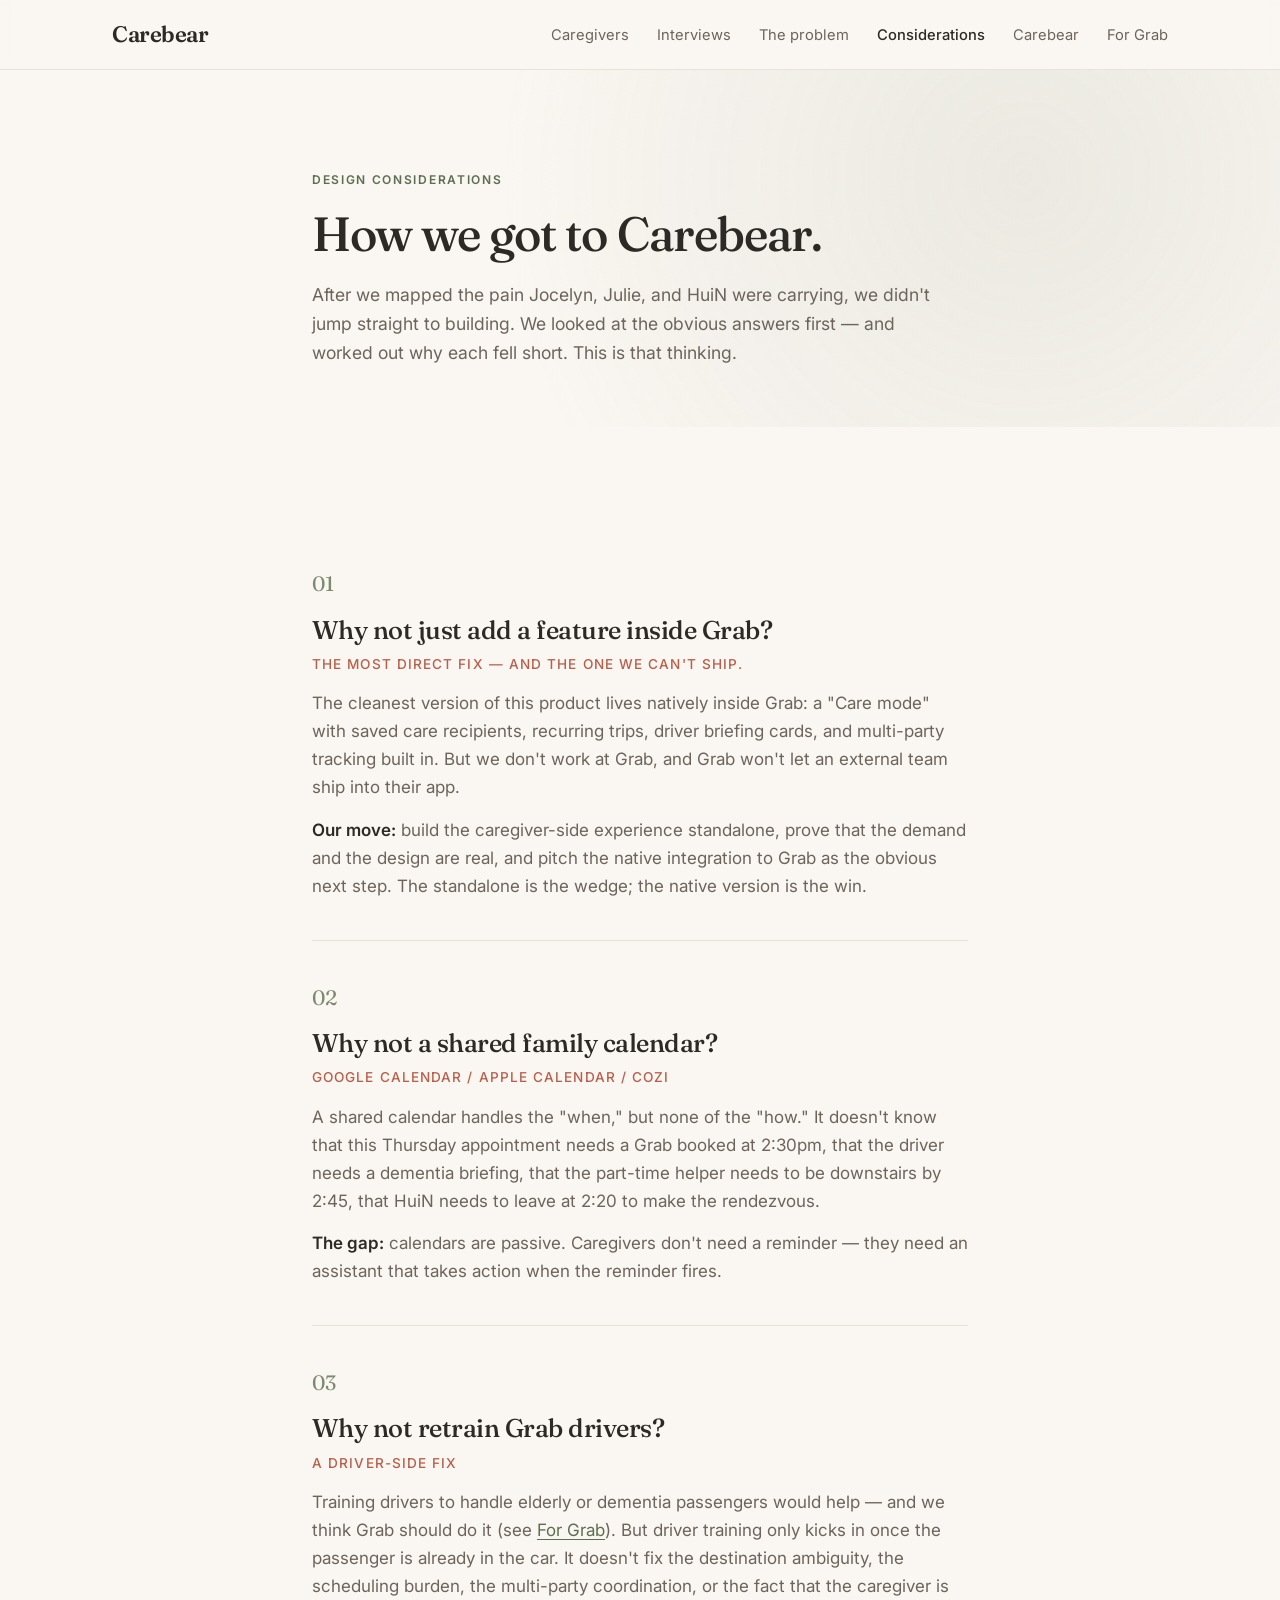
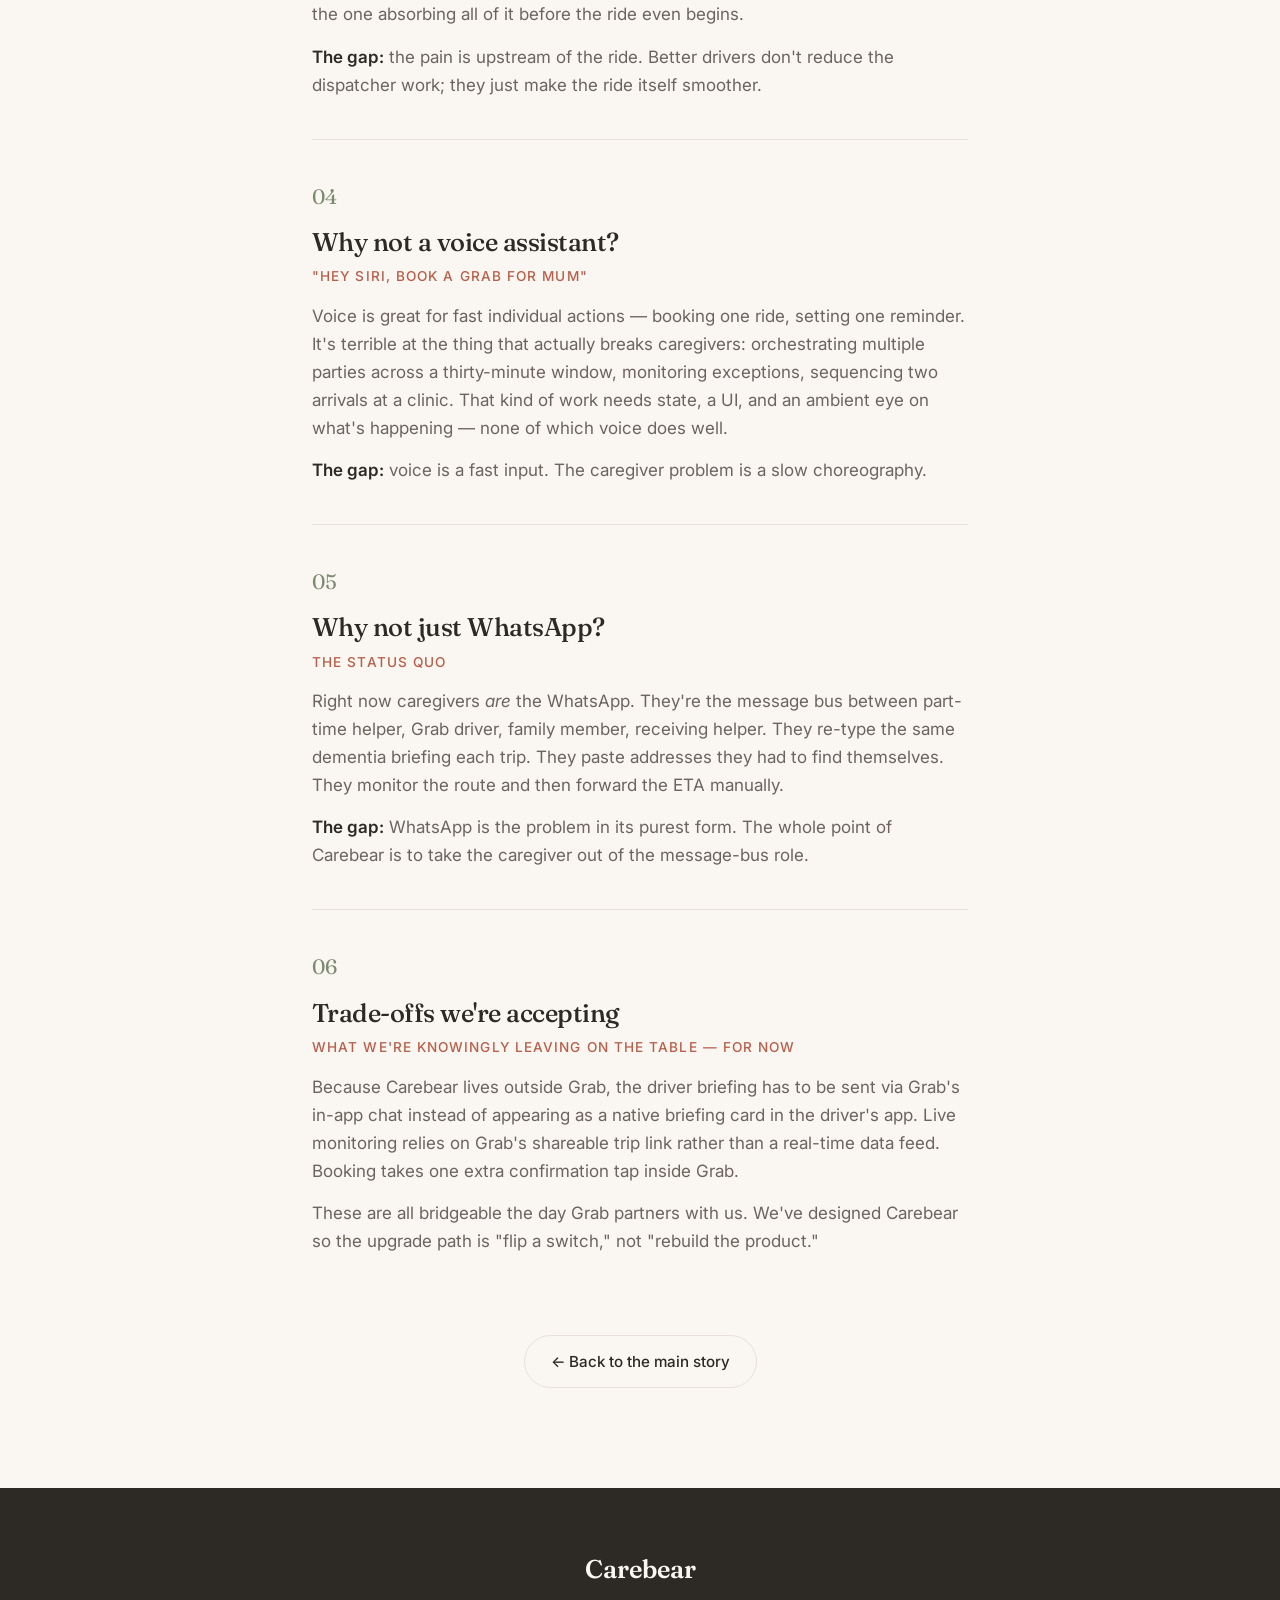
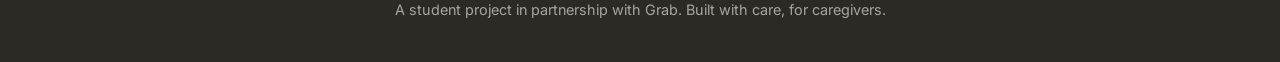
==== considerations.html @ f91830d4 "Initial commit" ====
<!DOCTYPE html>
<html lang="en">
<head>
  <meta charset="UTF-8" />
  <meta name="viewport" content="width=device-width, initial-scale=1.0" />
  <title>Carebear — Considerations</title>
  <link rel="preconnect" href="https://fonts.googleapis.com">
  <link rel="preconnect" href="https://fonts.gstatic.com" crossorigin>
  <link href="https://fonts.googleapis.com/css2?family=Fraunces:opsz,wght@9..144,400;9..144,500;9..144,600&family=Inter:wght@400;500;600&display=swap" rel="stylesheet">
  <link rel="stylesheet" href="styles.css" />
</head>
<body>
  <nav class="nav">
    <div class="nav-inner">
      <a href="index.html" class="brand">Carebear</a>
      <ul class="nav-links">
        <li><a href="index.html#caregivers">Caregivers</a></li>
        <li><a href="interviews.html">Interviews</a></li>
        <li><a href="index.html#problem">The problem</a></li>
        <li><a href="considerations.html" class="active">Considerations</a></li>
        <li><a href="index.html#carebear">Carebear</a></li>
        <li><a href="index.html#grab">For Grab</a></li>
      </ul>
    </div>
  </nav>

  <header class="page-hero">
    <div class="container narrow">
      <p class="eyebrow">Design considerations</p>
      <h1 class="page-title">How we got to Carebear.</h1>
      <p class="page-sub">After we mapped the pain Jocelyn, Julie, and HuiN were carrying, we didn't jump straight to building. We looked at the obvious answers first — and worked out why each fell short. This is that thinking.</p>
    </div>
  </header>

  <section class="section">
    <div class="container narrow">

      <article class="consideration">
        <p class="consideration-num">01</p>
        <h2>Why not just add a feature inside Grab?</h2>
        <p class="consideration-tag">The most direct fix — and the one we can't ship.</p>
        <p>The cleanest version of this product lives natively inside Grab: a "Care mode" with saved care recipients, recurring trips, driver briefing cards, and multi-party tracking built in. But we don't work at Grab, and Grab won't let an external team ship into their app.</p>
        <p><strong>Our move:</strong> build the caregiver-side experience standalone, prove that the demand and the design are real, and pitch the native integration to Grab as the obvious next step. The standalone is the wedge; the native version is the win.</p>
      </article>

      <article class="consideration">
        <p class="consideration-num">02</p>
        <h2>Why not a shared family calendar?</h2>
        <p class="consideration-tag">Google Calendar / Apple Calendar / Cozi</p>
        <p>A shared calendar handles the "when," but none of the "how." It doesn't know that this Thursday appointment needs a Grab booked at 2:30pm, that the driver needs a dementia briefing, that the part-time helper needs to be downstairs by 2:45, that HuiN needs to leave at 2:20 to make the rendezvous.</p>
        <p><strong>The gap:</strong> calendars are passive. Caregivers don't need a reminder — they need an assistant that takes action when the reminder fires.</p>
      </article>

      <article class="consideration">
        <p class="consideration-num">03</p>
        <h2>Why not retrain Grab drivers?</h2>
        <p class="consideration-tag">A driver-side fix</p>
        <p>Training drivers to handle elderly or dementia passengers would help — and we think Grab should do it (see <a href="index.html#grab">For Grab</a>). But driver training only kicks in once the passenger is already in the car. It doesn't fix the destination ambiguity, the scheduling burden, the multi-party coordination, or the fact that the caregiver is the one absorbing all of it before the ride even begins.</p>
        <p><strong>The gap:</strong> the pain is upstream of the ride. Better drivers don't reduce the dispatcher work; they just make the ride itself smoother.</p>
      </article>

      <article class="consideration">
        <p class="consideration-num">04</p>
        <h2>Why not a voice assistant?</h2>
        <p class="consideration-tag">"Hey Siri, book a Grab for Mum"</p>
        <p>Voice is great for fast individual actions — booking one ride, setting one reminder. It's terrible at the thing that actually breaks caregivers: orchestrating multiple parties across a thirty-minute window, monitoring exceptions, sequencing two arrivals at a clinic. That kind of work needs state, a UI, and an ambient eye on what's happening — none of which voice does well.</p>
        <p><strong>The gap:</strong> voice is a fast input. The caregiver problem is a slow choreography.</p>
      </article>

      <article class="consideration">
        <p class="consideration-num">05</p>
        <h2>Why not just WhatsApp?</h2>
        <p class="consideration-tag">The status quo</p>
        <p>Right now caregivers <em>are</em> the WhatsApp. They're the message bus between part-time helper, Grab driver, family member, receiving helper. They re-type the same dementia briefing each trip. They paste addresses they had to find themselves. They monitor the route and then forward the ETA manually.</p>
        <p><strong>The gap:</strong> WhatsApp is the problem in its purest form. The whole point of Carebear is to take the caregiver out of the message-bus role.</p>
      </article>

      <article class="consideration">
        <p class="consideration-num">06</p>
        <h2>Trade-offs we're accepting</h2>
        <p class="consideration-tag">What we're knowingly leaving on the table — for now</p>
        <p>Because Carebear lives outside Grab, the driver briefing has to be sent via Grab's in-app chat instead of appearing as a native briefing card in the driver's app. Live monitoring relies on Grab's shareable trip link rather than a real-time data feed. Booking takes one extra confirmation tap inside Grab.</p>
        <p>These are all bridgeable the day Grab partners with us. We've designed Carebear so the upgrade path is "flip a switch," not "rebuild the product."</p>
      </article>

      <div class="back-link-wrap">
        <a href="index.html" class="btn btn-ghost">← Back to the main story</a>
      </div>

    </div>
  </section>

  <footer class="footer">
    <div class="container">
      <p class="brand-foot">Carebear</p>
      <p class="footer-meta">A student project in partnership with Grab. Built with care, for caregivers.</p>
    </div>
  </footer>
</body>
</html>
---- styles.css ----
/* ---------- Tokens ---------- */
:root {
  --bg: #FAF6F1;
  --bg-cream: #F3ECE0;
  --bg-sage: #E6EBE0;
  --bg-coral: #F7E4DC;
  --surface: #FFFFFF;
  --ink: #2D2A26;
  --ink-soft: #6B655D;
  --line: #E8E2D9;
  --accent-sage: #7B8B6F;
  --accent-sage-deep: #5D6E52;
  --accent-coral: #D97B66;
  --accent-coral-deep: #B85F4B;
  --radius-lg: 24px;
  --radius-md: 16px;
  --radius-sm: 10px;
  --shadow-soft: 0 4px 24px rgba(45, 42, 38, 0.06);
  --shadow-card: 0 8px 32px rgba(45, 42, 38, 0.08);
  --max-w: 1120px;
  --max-w-narrow: 720px;
}

/* ---------- Base ---------- */
* { box-sizing: border-box; margin: 0; padding: 0; }

html { scroll-behavior: smooth; }

body {
  font-family: 'Inter', -apple-system, BlinkMacSystemFont, sans-serif;
  background: var(--bg);
  color: var(--ink);
  font-size: 17px;
  line-height: 1.65;
  -webkit-font-smoothing: antialiased;
}

h1, h2, h3 {
  font-family: 'Fraunces', Georgia, serif;
  font-weight: 500;
  letter-spacing: -0.02em;
  line-height: 1.15;
  color: var(--ink);
}

h1 { font-size: clamp(2.2rem, 5vw, 3.6rem); }
h2 { font-size: clamp(1.8rem, 3.6vw, 2.6rem); margin-bottom: 1rem; }
h3 { font-size: 1.25rem; font-weight: 600; margin-bottom: 0.5rem; }

p { color: var(--ink-soft); }
p strong { color: var(--ink); font-weight: 600; }

a { color: inherit; text-decoration: none; }

.container {
  max-width: var(--max-w);
  margin: 0 auto;
  padding: 0 32px;
}
.container.narrow { max-width: var(--max-w-narrow); }
.centered { text-align: center; }

/* ---------- Eyebrow ---------- */
.eyebrow {
  text-transform: uppercase;
  letter-spacing: 0.14em;
  font-size: 0.75rem;
  font-weight: 600;
  color: var(--accent-sage-deep);
  margin-bottom: 1rem;
}
.eyebrow.centered { text-align: center; }

/* ---------- Nav ---------- */
.nav {
  position: sticky;
  top: 0;
  z-index: 50;
  background: rgba(250, 246, 241, 0.85);
  backdrop-filter: blur(10px);
  border-bottom: 1px solid var(--line);
}
.nav-inner {
  max-width: var(--max-w);
  margin: 0 auto;
  padding: 16px 32px;
  display: flex;
  align-items: center;
  justify-content: space-between;
}
.brand {
  font-family: 'Fraunces', serif;
  font-size: 1.4rem;
  font-weight: 600;
  color: var(--ink);
  letter-spacing: -0.02em;
}
.nav-links {
  display: flex;
  gap: 28px;
  list-style: none;
}
.nav-links a {
  font-size: 0.92rem;
  color: var(--ink-soft);
  transition: color 0.2s;
}
.nav-links a:hover { color: var(--ink); }

/* ---------- Hero ---------- */
.hero {
  padding: 120px 0 100px;
  background:
    radial-gradient(circle at 20% 20%, rgba(217, 123, 102, 0.10), transparent 50%),
    radial-gradient(circle at 85% 70%, rgba(123, 139, 111, 0.12), transparent 50%),
    var(--bg);
}
.hero .container { max-width: 880px; }
.hero-title {
  margin-bottom: 1.5rem;
  max-width: 18ch;
}
.hero-sub {
  font-size: 1.18rem;
  line-height: 1.6;
  max-width: 56ch;
  margin-bottom: 2.5rem;
}
.hero-cta {
  display: flex;
  gap: 14px;
  flex-wrap: wrap;
}

/* ---------- Buttons ---------- */
.btn {
  display: inline-flex;
  align-items: center;
  padding: 13px 26px;
  border-radius: 999px;
  font-weight: 500;
  font-size: 0.95rem;
  transition: all 0.2s;
  border: 1px solid transparent;
  cursor: pointer;
}
.btn-primary {
  background: var(--ink);
  color: var(--bg);
}
.btn-primary:hover {
  background: var(--accent-sage-deep);
  transform: translateY(-1px);
}
.btn-ghost {
  background: transparent;
  color: var(--ink);
  border-color: var(--line);
}
.btn-ghost:hover {
  background: var(--surface);
  border-color: var(--ink-soft);
}

/* ---------- Sections ---------- */
.section {
  padding: 100px 0;
}
.section-cream { background: var(--bg-cream); }
.section-sage { background: var(--bg-sage); }
.section-coral { background: var(--bg-coral); }

.lede {
  font-size: 1.15rem;
  line-height: 1.7;
  margin-bottom: 1.2rem;
}
.lede.centered {
  max-width: 60ch;
  margin: 0 auto 3rem;
}

/* ---------- Personas ---------- */
.persona-grid {
  display: grid;
  grid-template-columns: repeat(auto-fit, minmax(300px, 1fr));
  gap: 24px;
  margin: 56px 0 48px;
}
.persona {
  background: var(--surface);
  border-radius: var(--radius-lg);
  padding: 32px;
  box-shadow: var(--shadow-soft);
  transition: transform 0.3s, box-shadow 0.3s;
}
.persona:hover {
  transform: translateY(-4px);
  box-shadow: var(--shadow-card);
}
.persona-tag {
  display: inline-block;
  background: var(--bg-cream);
  color: var(--accent-coral-deep);
  padding: 4px 12px;
  border-radius: 999px;
  font-size: 0.78rem;
  font-weight: 600;
  letter-spacing: 0.05em;
  margin-bottom: 16px;
}
.persona h3 {
  font-family: 'Fraunces', serif;
  font-weight: 500;
  font-size: 1.35rem;
  margin-bottom: 14px;
}
.persona p { margin-bottom: 14px; font-size: 0.97rem; }
.persona-pain {
  margin-top: 16px !important;
  padding-top: 16px;
  border-top: 1px dashed var(--line);
  font-size: 0.92rem;
  color: var(--ink);
}

/* ---------- Insight card ---------- */
.insight-card {
  background: var(--surface);
  border-left: 4px solid var(--accent-coral);
  border-radius: var(--radius-md);
  padding: 32px 36px;
  margin-top: 24px;
  box-shadow: var(--shadow-soft);
}
.insight-text {
  font-family: 'Fraunces', serif;
  font-size: 1.3rem;
  line-height: 1.5;
  color: var(--ink);
}

/* ---------- How it works ---------- */
.how-grid {
  display: grid;
  grid-template-columns: repeat(auto-fit, minmax(240px, 1fr));
  gap: 24px;
  margin-top: 56px;
}
.how-item {
  background: var(--surface);
  border-radius: var(--radius-md);
  padding: 28px;
  box-shadow: var(--shadow-soft);
}
.how-num {
  font-family: 'Fraunces', serif;
  font-size: 1.4rem;
  color: var(--accent-sage);
  margin-bottom: 12px;
  font-weight: 500;
}
.how-item h3 { margin-bottom: 10px; font-size: 1.1rem; }
.how-item p { font-size: 0.95rem; }

/* ---------- Features ---------- */
.feature-grid {
  display: grid;
  grid-template-columns: repeat(auto-fit, minmax(280px, 1fr));
  gap: 20px;
  margin-top: 56px;
}
.feature {
  padding: 28px;
  background: var(--bg-cream);
  border-radius: var(--radius-md);
  transition: background 0.2s;
}
.feature:hover { background: var(--bg-sage); }
.feature h3 { font-family: 'Fraunces', serif; font-weight: 500; margin-bottom: 8px; }
.feature p { font-size: 0.95rem; }

/* ---------- Grab business case ---------- */
.biz-grid {
  display: grid;
  grid-template-columns: repeat(auto-fit, minmax(260px, 1fr));
  gap: 24px;
  margin: 56px 0 40px;
}
.biz-card {
  background: var(--surface);
  border-radius: var(--radius-md);
  padding: 32px;
  box-shadow: var(--shadow-soft);
}
.biz-card h3 {
  font-family: 'Fraunces', serif;
  font-weight: 500;
  font-size: 1.2rem;
  color: var(--accent-coral-deep);
  margin-bottom: 12px;
}
.biz-card p { font-size: 0.97rem; }

.pitch-line {
  text-align: center;
  margin-top: 32px;
  padding: 28px;
}
.pitch-line p {
  font-family: 'Fraunces', serif;
  font-size: 1.5rem;
  font-style: italic;
  color: var(--ink);
  max-width: 36ch;
  margin: 0 auto;
  line-height: 1.4;
}

/* ---------- Prototype placeholder ---------- */
.proto-placeholder {
  margin-top: 40px;
  border: 2px dashed var(--line);
  border-radius: var(--radius-lg);
  background: var(--bg-cream);
  aspect-ratio: 16/10;
  display: flex;
  align-items: center;
  justify-content: center;
  color: var(--ink-soft);
  font-size: 0.95rem;
  font-style: italic;
}

/* ---------- Footer ---------- */
.footer {
  background: var(--ink);
  color: var(--bg);
  padding: 60px 0 40px;
  text-align: center;
}
.brand-foot {
  font-family: 'Fraunces', serif;
  font-size: 1.6rem;
  font-weight: 600;
  color: var(--bg);
  margin-bottom: 8px;
}
.footer-meta {
  color: rgba(250, 246, 241, 0.6);
  font-size: 0.9rem;
}

/* ---------- Persona avatars & interview link ---------- */
.persona-avatar {
  width: 88px;
  height: 88px;
  border-radius: 999px;
  margin-bottom: 18px;
  background: var(--bg-cream);
  box-shadow: 0 2px 12px rgba(45, 42, 38, 0.06);
}
.persona-link {
  display: inline-block;
  margin-top: 18px;
  padding-top: 16px;
  font-size: 0.92rem;
  font-weight: 500;
  color: var(--accent-sage-deep);
  border-top: 1px solid var(--line);
  width: 100%;
  transition: color 0.2s;
}
.persona-link:hover { color: var(--ink); }

/* ---------- Stats ---------- */
.section-sage-soft {
  background: linear-gradient(180deg, var(--bg) 0%, var(--bg-sage) 100%);
}
.stats-grid {
  display: grid;
  grid-template-columns: repeat(auto-fit, minmax(220px, 1fr));
  gap: 24px;
  margin: 56px 0 24px;
}
.stat {
  background: var(--surface);
  border-radius: var(--radius-md);
  padding: 32px 28px;
  box-shadow: var(--shadow-soft);
  text-align: left;
}
.stat-num {
  font-family: 'Fraunces', serif;
  font-size: clamp(2.2rem, 4vw, 3rem);
  font-weight: 500;
  color: var(--accent-coral-deep);
  line-height: 1;
  margin-bottom: 14px;
  letter-spacing: -0.02em;
}
.stat-label {
  font-size: 0.97rem;
  color: var(--ink);
  margin-bottom: 14px;
  line-height: 1.55;
}
.stat-source {
  font-size: 0.78rem;
  text-transform: uppercase;
  letter-spacing: 0.08em;
  color: var(--ink-soft);
  font-weight: 500;
}
.stats-note {
  text-align: center;
  font-size: 0.85rem;
  font-style: italic;
  color: var(--ink-soft);
  margin-top: 8px;
}

/* ---------- Interviews ---------- */
.interview {
  padding: 56px 0;
  border-bottom: 1px solid var(--line);
}
.interview:last-of-type { border-bottom: none; }
.interview-head {
  display: flex;
  gap: 24px;
  align-items: flex-start;
  margin-bottom: 36px;
}
.interview-avatar {
  width: 96px;
  height: 96px;
  border-radius: 999px;
  flex-shrink: 0;
  box-shadow: 0 2px 12px rgba(45, 42, 38, 0.08);
}
.interview-head h2 {
  font-size: clamp(1.4rem, 2.5vw, 1.9rem);
  margin: 6px 0 8px;
  line-height: 1.3;
}
.interview-meta {
  font-size: 0.92rem;
  color: var(--ink-soft);
  font-style: italic;
}
.qa {
  margin-bottom: 28px;
  padding-left: 24px;
  border-left: 2px solid var(--bg-cream);
}
.qa .q {
  font-family: 'Fraunces', serif;
  font-size: 1.05rem;
  font-weight: 500;
  color: var(--accent-sage-deep);
  margin-bottom: 10px;
  font-style: italic;
}
.qa .a {
  font-size: 1.02rem;
  line-height: 1.7;
  color: var(--ink);
}

/* ---------- Callout (considerations link on home) ---------- */
.callout {
  display: flex;
  align-items: center;
  justify-content: space-between;
  gap: 32px;
  padding: 36px;
  background: var(--surface);
  border-radius: var(--radius-lg);
  border: 1px solid var(--line);
  box-shadow: var(--shadow-soft);
}
.callout-text { flex: 1; }
.callout-text h3 {
  font-family: 'Fraunces', serif;
  font-weight: 500;
  font-size: 1.4rem;
  margin-bottom: 10px;
}
.callout-text p { font-size: 0.97rem; }
.callout-btn { white-space: nowrap; }

/* ---------- Page hero (sub-pages) ---------- */
.page-hero {
  padding: 100px 0 60px;
  background:
    radial-gradient(circle at 80% 30%, rgba(123, 139, 111, 0.12), transparent 50%),
    var(--bg);
}
.page-title {
  font-size: clamp(2rem, 4vw, 3rem);
  margin-bottom: 1.2rem;
  max-width: 22ch;
}
.page-sub {
  font-size: 1.1rem;
  line-height: 1.65;
  max-width: 58ch;
}

/* ---------- Considerations list ---------- */
.consideration {
  padding: 40px 0;
  border-bottom: 1px solid var(--line);
}
.consideration:last-of-type { border-bottom: none; }
.consideration-num {
  font-family: 'Fraunces', serif;
  font-size: 1.3rem;
  color: var(--accent-sage);
  margin-bottom: 8px;
}
.consideration h2 {
  font-size: 1.6rem;
  margin-bottom: 8px;
}
.consideration-tag {
  font-size: 0.85rem;
  text-transform: uppercase;
  letter-spacing: 0.08em;
  color: var(--accent-coral-deep);
  margin-bottom: 18px;
  font-weight: 500;
}
.consideration p { margin-bottom: 14px; }
.consideration p:last-child { margin-bottom: 0; }
.consideration a { color: var(--accent-sage-deep); text-decoration: underline; text-underline-offset: 3px; }
.consideration a:hover { color: var(--ink); }

.back-link-wrap {
  margin-top: 40px;
  text-align: center;
}

/* ---------- Active nav state ---------- */
.nav-links a.active { color: var(--ink); font-weight: 500; }

/* ---------- Responsive ---------- */
@media (max-width: 720px) {
  .nav-links { display: none; }
  .hero { padding: 80px 0 70px; }
  .section { padding: 70px 0; }
  .container { padding: 0 20px; }
  .callout { flex-direction: column; align-items: flex-start; padding: 28px; }
  .callout-btn { width: 100%; justify-content: center; }
  .interview-head { flex-direction: column; gap: 16px; }
  .interview-avatar { width: 80px; height: 80px; }
  .qa { padding-left: 18px; }
}
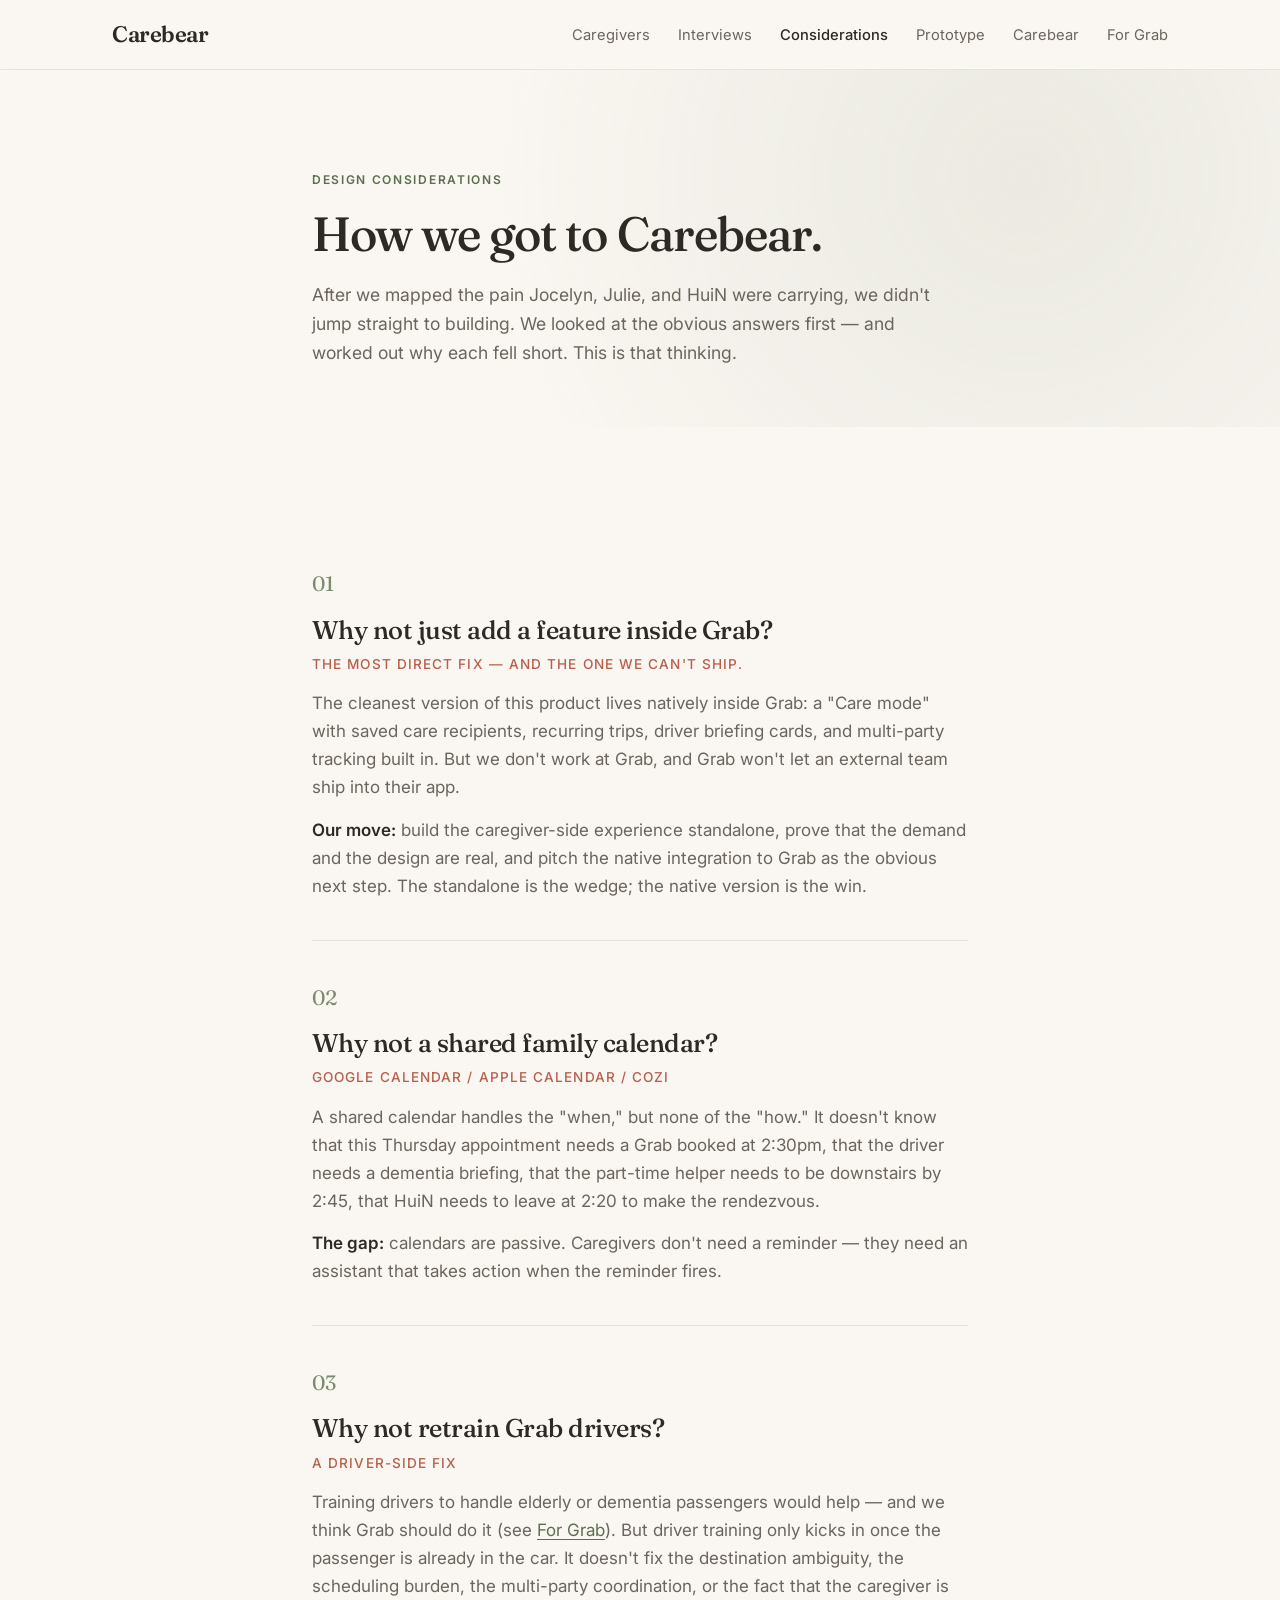
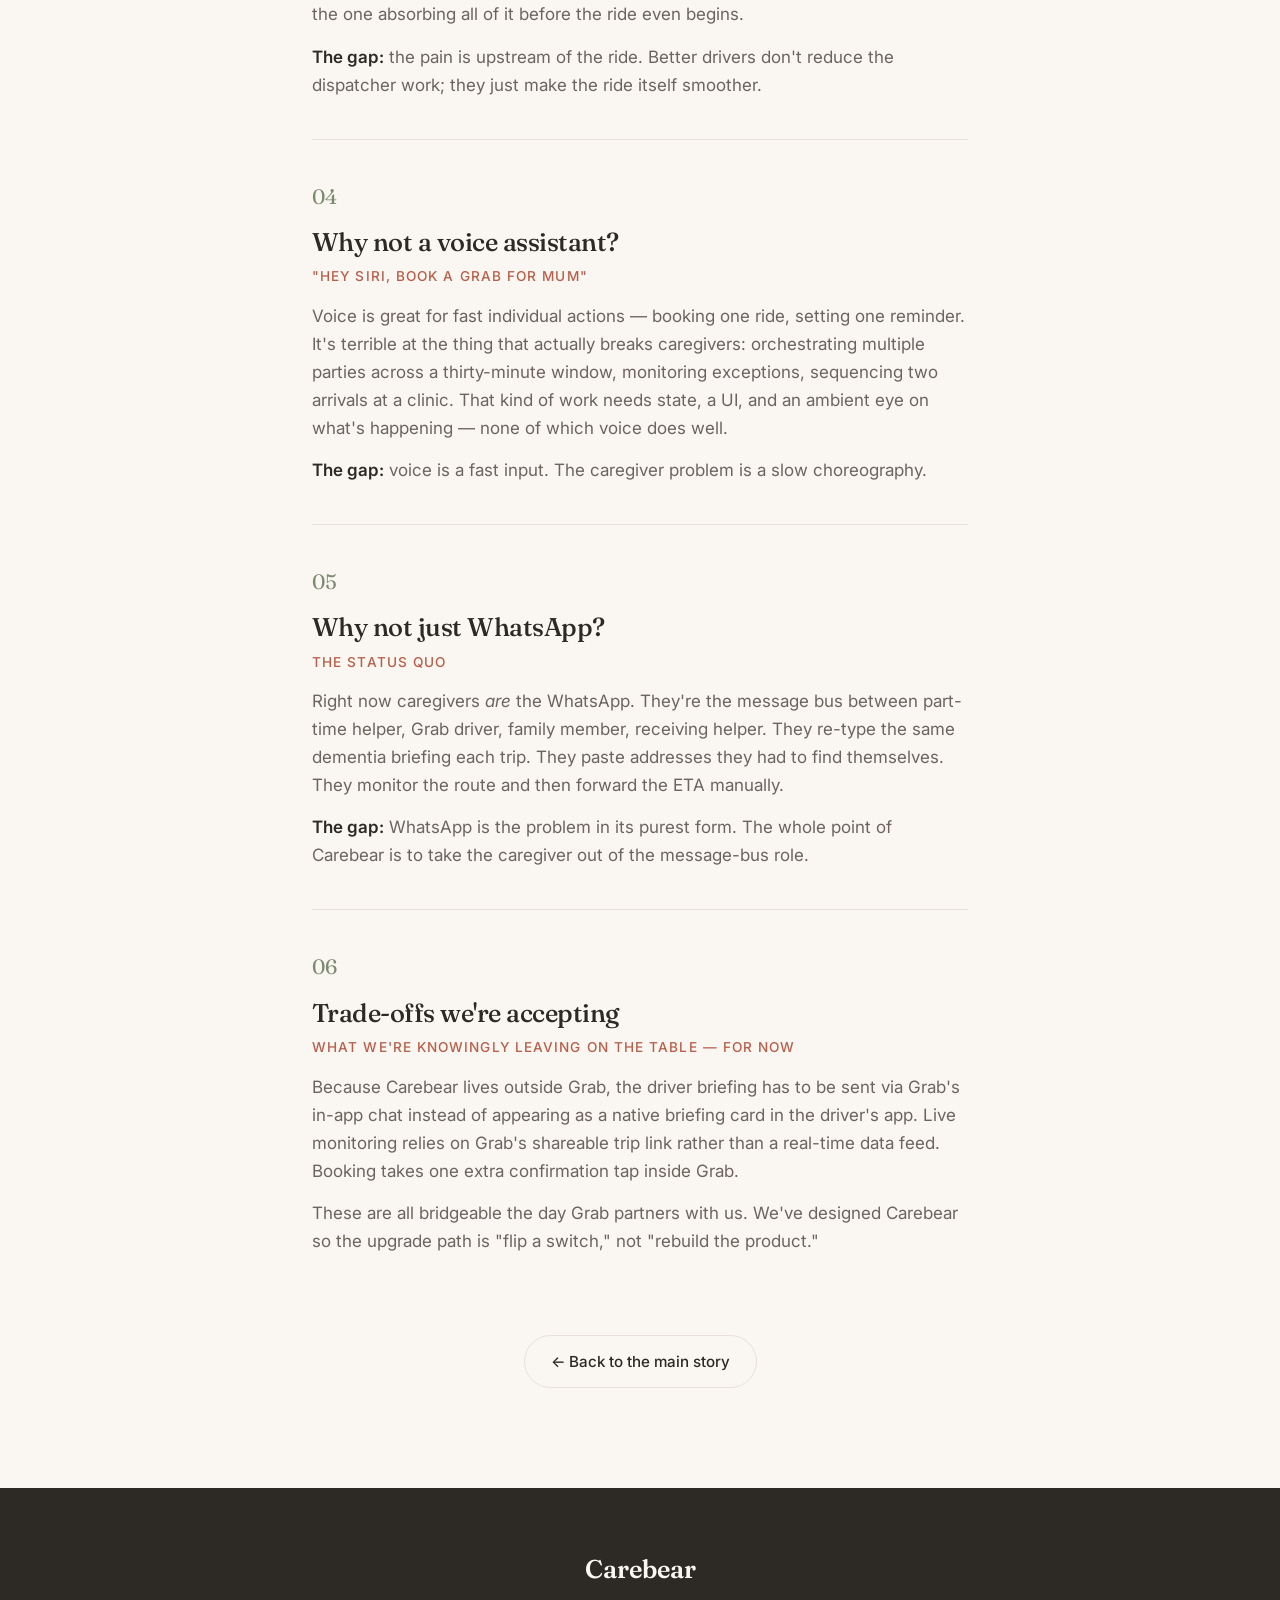
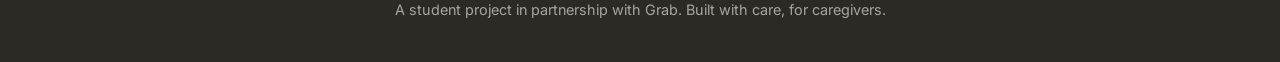
==== commit 3bcb6a70: "Add HuiN prototype flow Add HuiN prototype flow" ====
--- a/considerations.html
+++ b/considerations.html
@@ -16,8 +16,8 @@
       <ul class="nav-links">
         <li><a href="index.html#caregivers">Caregivers</a></li>
         <li><a href="interviews.html">Interviews</a></li>
-        <li><a href="index.html#problem">The problem</a></li>
         <li><a href="considerations.html" class="active">Considerations</a></li>
+        <li><a href="prototype.html">Prototype</a></li>
         <li><a href="index.html#carebear">Carebear</a></li>
         <li><a href="index.html#grab">For Grab</a></li>
       </ul>
--- a/styles.css
+++ b/styles.css
@@ -545,6 +545,745 @@
 /* ---------- Active nav state ---------- */
 .nav-links a.active { color: var(--ink); font-weight: 500; }
 
+/* ===========================================================
+   PROTOTYPE (phone frame + app screens)
+   ===========================================================
+   Layout: two columns — step list on the left, phone on the right.
+   Inside the phone, all screens stack absolutely. The .active class
+   makes one visible; everything else is hidden.
+   =========================================================== */
+
+.prototype-stage { padding: 60px 0 100px; }
+
+.stage-grid {
+  display: grid;
+  grid-template-columns: 280px 1fr;
+  gap: 60px;
+  align-items: start;
+}
+
+/* ---------- Left column: step list ---------- */
+.prototype-context { position: sticky; top: 100px; }
+.screen-list {
+  list-style: none;
+  padding: 0;
+  margin: 16px 0 24px;
+}
+.screen-list li {
+  display: flex;
+  align-items: center;
+  gap: 12px;
+  padding: 10px 0;
+  font-size: 0.95rem;
+  color: var(--ink-soft);
+  transition: color 0.2s;
+}
+.step-dot {
+  width: 10px;
+  height: 10px;
+  border-radius: 999px;
+  background: var(--line);
+  flex-shrink: 0;
+  transition: background 0.2s, transform 0.2s;
+}
+.screen-list li.done { color: var(--ink); }
+.screen-list li.done .step-dot { background: var(--accent-sage); }
+.screen-list li.current { color: var(--ink); font-weight: 500; }
+.screen-list li.current .step-dot {
+  background: var(--accent-coral);
+  transform: scale(1.4);
+}
+.restart-btn { margin-top: 8px; font-size: 0.88rem; padding: 10px 18px; }
+.prototype-note {
+  margin-top: 24px;
+  font-size: 0.82rem;
+  font-style: italic;
+  color: var(--ink-soft);
+  line-height: 1.5;
+}
+
+/* ---------- Phone frame ---------- */
+.phone-frame {
+  width: 380px;
+  height: 780px;
+  background: #1a1a1a;
+  border-radius: 52px;
+  padding: 14px;
+  margin: 0 auto;
+  box-shadow:
+    0 30px 60px rgba(45, 42, 38, 0.18),
+    0 0 0 2px rgba(0, 0, 0, 0.3) inset;
+  position: relative;
+}
+.phone-notch {
+  position: absolute;
+  top: 22px;
+  left: 50%;
+  transform: translateX(-50%);
+  width: 110px;
+  height: 28px;
+  background: #1a1a1a;
+  border-radius: 999px;
+  z-index: 10;
+}
+.phone-inner {
+  width: 100%;
+  height: 100%;
+  background: var(--bg);
+  border-radius: 40px;
+  overflow: hidden;
+  position: relative;
+}
+
+/* ---------- App screens (general) ---------- */
+.app-screen {
+  position: absolute;
+  inset: 0;
+  display: flex;
+  flex-direction: column;
+  opacity: 0;
+  pointer-events: none;
+  transition: opacity 0.25s ease;
+}
+.app-screen.active {
+  opacity: 1;
+  pointer-events: auto;
+}
+
+.app-statusbar {
+  display: flex;
+  justify-content: space-between;
+  align-items: center;
+  padding: 16px 24px 8px;
+  font-size: 0.78rem;
+  font-weight: 600;
+  color: var(--ink);
+}
+
+.app-header {
+  display: flex;
+  align-items: center;
+  justify-content: space-between;
+  padding: 28px 24px 16px;
+  gap: 12px;
+}
+.app-header.with-back {
+  padding: 16px 24px 12px;
+  justify-content: flex-start;
+}
+.app-back {
+  background: none;
+  border: none;
+  font-size: 1.3rem;
+  color: var(--ink);
+  cursor: pointer;
+  padding: 0;
+}
+.app-greeting {
+  font-size: 0.9rem;
+  color: var(--ink-soft);
+  margin-bottom: 2px;
+}
+.app-name {
+  font-family: 'Fraunces', serif;
+  font-size: 1.7rem;
+  font-weight: 500;
+}
+.app-screen-title {
+  font-family: 'Fraunces', serif;
+  font-size: 1.2rem;
+  font-weight: 500;
+  margin: 0;
+}
+.app-screen-title.centered { width: 100%; text-align: center; }
+.app-avatar {
+  width: 46px;
+  height: 46px;
+  border-radius: 999px;
+  box-shadow: 0 2px 8px rgba(45, 42, 38, 0.1);
+}
+
+.app-content {
+  flex: 1;
+  overflow-y: auto;
+  padding: 8px 24px 100px;
+}
+.app-content.no-pad { padding: 0 0 100px; }
+.padded { padding: 16px 24px; }
+
+.app-section-label {
+  font-size: 0.7rem;
+  text-transform: uppercase;
+  letter-spacing: 0.1em;
+  color: var(--ink-soft);
+  font-weight: 600;
+  margin: 18px 0 10px;
+}
+.app-section-label.spaced { margin-top: 28px; }
+
+/* ---------- Event cards (home screen) ---------- */
+.event-card {
+  background: var(--surface);
+  border-radius: 18px;
+  padding: 16px;
+  margin-bottom: 10px;
+  display: flex;
+  gap: 14px;
+  align-items: flex-start;
+  cursor: pointer;
+  transition: transform 0.15s, box-shadow 0.2s;
+  border: 1px solid var(--line);
+}
+.event-card.upcoming {
+  border-color: var(--accent-coral);
+  box-shadow: 0 4px 14px rgba(217, 123, 102, 0.12);
+}
+.event-card.quiet { opacity: 0.78; }
+.event-card:hover { transform: translateY(-1px); }
+
+.event-time {
+  font-family: 'Fraunces', serif;
+  font-size: 0.95rem;
+  font-weight: 500;
+  color: var(--ink);
+  min-width: 60px;
+  padding-top: 2px;
+}
+.event-body { flex: 1; min-width: 0; }
+.event-title {
+  font-weight: 600;
+  font-size: 0.92rem;
+  color: var(--ink);
+  margin-bottom: 2px;
+}
+.event-meta {
+  font-size: 0.8rem;
+  color: var(--ink-soft);
+  margin-bottom: 8px;
+}
+.event-people {
+  display: flex;
+  align-items: center;
+  gap: 4px;
+}
+.event-people img {
+  width: 22px;
+  height: 22px;
+  border-radius: 999px;
+  border: 2px solid var(--surface);
+  margin-left: -6px;
+}
+.event-people img:first-child { margin-left: 0; }
+.event-tag {
+  font-size: 0.72rem;
+  color: var(--ink-soft);
+  margin-left: 6px;
+}
+.event-status { display: flex; flex-direction: column; align-items: flex-end; }
+
+.pill {
+  display: inline-block;
+  padding: 4px 10px;
+  border-radius: 999px;
+  font-size: 0.7rem;
+  font-weight: 600;
+  letter-spacing: 0.02em;
+}
+.pill-warning { background: var(--bg-coral); color: var(--accent-coral-deep); }
+.pill-soft { background: var(--bg-cream); color: var(--ink-soft); }
+
+/* ---------- App tab bar (home only) ---------- */
+.app-tabbar {
+  position: absolute;
+  bottom: 0;
+  left: 0;
+  right: 0;
+  display: flex;
+  background: rgba(255, 255, 255, 0.95);
+  backdrop-filter: blur(10px);
+  border-top: 1px solid var(--line);
+  padding: 10px 20px 24px;
+}
+.tab {
+  flex: 1;
+  display: flex;
+  flex-direction: column;
+  align-items: center;
+  gap: 2px;
+  font-size: 0.68rem;
+  color: var(--ink-soft);
+  font-weight: 500;
+}
+.tab span { font-size: 0.65rem; }
+.tab.active { color: var(--accent-coral-deep); }
+
+/* ---------- App CTA bar (bottom of action screens) ---------- */
+.app-cta-bar {
+  position: absolute;
+  bottom: 0;
+  left: 0;
+  right: 0;
+  padding: 14px 20px 28px;
+  background: linear-gradient(180deg, rgba(250,246,241,0) 0%, var(--bg) 30%);
+  display: flex;
+  flex-direction: column;
+  gap: 8px;
+}
+.app-cta-bar.stacked > * { width: 100%; }
+.app-btn {
+  width: 100%;
+  padding: 14px;
+  border: none;
+  border-radius: 14px;
+  font-family: inherit;
+  font-size: 0.95rem;
+  font-weight: 600;
+  cursor: pointer;
+  transition: transform 0.1s;
+}
+.app-btn:active { transform: scale(0.98); }
+.app-btn-primary {
+  background: var(--ink);
+  color: var(--bg);
+}
+.app-btn-ghost {
+  background: transparent;
+  color: var(--ink);
+  border: 1px solid var(--line);
+}
+
+/* ---------- Appointment detail ---------- */
+.info-card {
+  background: var(--surface);
+  border-radius: 18px;
+  padding: 18px;
+  margin-bottom: 14px;
+  border: 1px solid var(--line);
+}
+.info-time {
+  font-size: 0.78rem;
+  color: var(--accent-coral-deep);
+  font-weight: 600;
+  text-transform: uppercase;
+  letter-spacing: 0.06em;
+  margin-bottom: 6px;
+}
+.info-title {
+  font-family: 'Fraunces', serif;
+  font-size: 1.2rem;
+  font-weight: 500;
+  margin-bottom: 6px;
+}
+.info-place { font-size: 0.88rem; color: var(--ink); margin-bottom: 2px; }
+.info-doctor { font-size: 0.82rem; color: var(--ink-soft); }
+
+.people-row {
+  display: flex;
+  flex-direction: column;
+  gap: 8px;
+}
+.person-chip {
+  display: flex;
+  align-items: center;
+  gap: 12px;
+  background: var(--surface);
+  border-radius: 14px;
+  padding: 10px 14px;
+  border: 1px solid var(--line);
+}
+.person-chip img {
+  width: 38px;
+  height: 38px;
+  border-radius: 999px;
+}
+.person-name {
+  font-weight: 600;
+  font-size: 0.9rem;
+  color: var(--ink);
+}
+.person-role {
+  font-size: 0.78rem;
+  color: var(--ink-soft);
+}
+
+.prep-list {
+  list-style: none;
+  padding: 0;
+  background: var(--surface);
+  border-radius: 14px;
+  padding: 12px 16px;
+  border: 1px solid var(--line);
+}
+.prep-list li {
+  padding: 6px 0;
+  font-size: 0.88rem;
+  color: var(--ink);
+}
+
+/* ---------- Timeline ---------- */
+.timeline {
+  list-style: none;
+  padding: 0;
+  position: relative;
+}
+.timeline::before {
+  content: '';
+  position: absolute;
+  left: 6px;
+  top: 12px;
+  bottom: 12px;
+  width: 2px;
+  background: var(--line);
+}
+.timeline li {
+  position: relative;
+  padding: 8px 0 8px 24px;
+  font-size: 0.85rem;
+  color: var(--ink-soft);
+  display: flex;
+  justify-content: space-between;
+  align-items: center;
+}
+.timeline li em { font-size: 0.75rem; font-style: normal; color: var(--ink-soft); }
+.timeline .dot {
+  position: absolute;
+  left: 0;
+  top: 14px;
+  width: 14px;
+  height: 14px;
+  border-radius: 999px;
+  background: var(--bg);
+  border: 2px solid var(--line);
+}
+.timeline li.done { color: var(--ink); }
+.timeline li.done .dot { background: var(--accent-sage); border-color: var(--accent-sage); }
+.timeline li.active { color: var(--ink); font-weight: 600; }
+.timeline li.active .dot {
+  background: var(--accent-coral);
+  border-color: var(--accent-coral);
+  box-shadow: 0 0 0 4px rgba(217, 123, 102, 0.2);
+}
+
+/* ---------- Booking screen ---------- */
+.trip-card {
+  background: var(--surface);
+  border-radius: 18px;
+  padding: 18px;
+  border: 1px solid var(--line);
+  margin-bottom: 12px;
+}
+.trip-card.subtle { background: rgba(255,255,255,0.6); }
+.trip-section-label {
+  font-size: 0.7rem;
+  text-transform: uppercase;
+  letter-spacing: 0.1em;
+  color: var(--ink-soft);
+  font-weight: 600;
+  margin-bottom: 12px;
+}
+.trip-row {
+  display: flex;
+  gap: 12px;
+  align-items: flex-start;
+}
+.trip-dot {
+  width: 12px;
+  height: 12px;
+  border-radius: 999px;
+  margin-top: 6px;
+  flex-shrink: 0;
+}
+.trip-dot.pickup { background: var(--accent-sage); }
+.trip-dot.dropoff { background: var(--accent-coral); }
+.trip-label {
+  font-size: 0.7rem;
+  text-transform: uppercase;
+  letter-spacing: 0.08em;
+  color: var(--ink-soft);
+  margin-bottom: 2px;
+}
+.trip-value {
+  font-size: 0.92rem;
+  color: var(--ink);
+  font-weight: 500;
+}
+.trip-line {
+  width: 2px;
+  height: 24px;
+  background: var(--line);
+  margin: 4px 0 4px 5px;
+}
+
+.passenger-row {
+  display: flex;
+  align-items: center;
+  gap: 8px;
+  background: var(--surface);
+  border-radius: 14px;
+  padding: 10px 14px;
+  border: 1px solid var(--line);
+  font-size: 0.88rem;
+}
+.passenger-row img {
+  width: 32px;
+  height: 32px;
+  border-radius: 999px;
+}
+.passenger-row img + img { margin-left: -10px; }
+
+.badge {
+  display: inline-block;
+  background: var(--bg-sage);
+  color: var(--accent-sage-deep);
+  font-size: 0.62rem;
+  padding: 2px 8px;
+  border-radius: 999px;
+  margin-left: 6px;
+  text-transform: none;
+  letter-spacing: 0;
+  font-weight: 500;
+}
+
+.briefing-box {
+  background: var(--bg-cream);
+  border-radius: 14px;
+  padding: 14px 16px;
+  font-size: 0.85rem;
+  color: var(--ink);
+  line-height: 1.5;
+  font-style: italic;
+}
+.briefing-box strong { font-style: normal; }
+
+.estimate-row {
+  display: flex;
+  gap: 8px;
+  background: var(--surface);
+  border-radius: 14px;
+  padding: 14px;
+  border: 1px solid var(--line);
+}
+.estimate-row > div {
+  flex: 1;
+  text-align: center;
+}
+.estimate-label {
+  font-size: 0.68rem;
+  text-transform: uppercase;
+  letter-spacing: 0.06em;
+  color: var(--ink-soft);
+  margin-bottom: 4px;
+}
+.estimate-value {
+  font-family: 'Fraunces', serif;
+  font-size: 0.95rem;
+  font-weight: 500;
+  color: var(--ink);
+}
+
+/* ---------- Dual booking (rendezvous) ---------- */
+.prompt-card {
+  background: var(--bg-sage);
+  border-radius: 18px;
+  padding: 20px;
+  margin-bottom: 14px;
+  text-align: center;
+}
+.prompt-icon { font-size: 1.6rem; margin-bottom: 6px; }
+.prompt-title {
+  font-family: 'Fraunces', serif;
+  font-size: 1.1rem;
+  font-weight: 500;
+  color: var(--ink);
+  margin-bottom: 6px;
+}
+.prompt-sub {
+  font-size: 0.85rem;
+  color: var(--ink-soft);
+  line-height: 1.5;
+}
+
+.sync-banner {
+  background: var(--bg-cream);
+  border-radius: 14px;
+  padding: 14px 16px;
+  margin: 14px 0;
+}
+.sync-banner p {
+  font-size: 0.92rem;
+  color: var(--ink);
+  margin: 0;
+}
+.sync-banner .sync-sub {
+  font-size: 0.82rem;
+  color: var(--ink-soft);
+  margin-top: 4px;
+}
+.sync-banner.success {
+  background: var(--bg-sage);
+  border-left: 3px solid var(--accent-sage);
+}
+
+/* ---------- Live monitoring ---------- */
+.map-mock {
+  height: 220px;
+  background:
+    radial-gradient(circle at 30% 60%, rgba(123, 139, 111, 0.18), transparent 40%),
+    radial-gradient(circle at 70% 40%, rgba(217, 123, 102, 0.18), transparent 40%),
+    linear-gradient(135deg, #EDE6D9 0%, #DDE3D4 100%);
+  position: relative;
+}
+.map-pin {
+  position: absolute;
+  font-size: 1.6rem;
+  filter: drop-shadow(0 2px 4px rgba(0,0,0,0.15));
+}
+.pin-dad { top: 65%; left: 25%; }
+.pin-you { top: 40%; left: 60%; }
+.pin-dest { top: 18%; left: 75%; font-size: 1.4rem; }
+.map-label {
+  position: absolute;
+  bottom: 14px;
+  left: 50%;
+  transform: translateX(-50%);
+  background: rgba(255,255,255,0.92);
+  padding: 6px 14px;
+  border-radius: 999px;
+  font-size: 0.78rem;
+  font-weight: 600;
+  color: var(--ink);
+  box-shadow: 0 2px 8px rgba(0,0,0,0.08);
+}
+
+.trip-status {
+  display: flex;
+  flex-direction: column;
+  gap: 10px;
+  margin-bottom: 16px;
+}
+.trip-status-row {
+  display: flex;
+  align-items: center;
+  gap: 12px;
+  background: var(--surface);
+  border-radius: 14px;
+  padding: 12px 14px;
+  border: 1px solid var(--line);
+}
+.trip-status-row img {
+  width: 38px;
+  height: 38px;
+  border-radius: 999px;
+}
+.trip-status-body { flex: 1; min-width: 0; }
+.trip-status-title {
+  font-size: 0.9rem;
+  font-weight: 600;
+  color: var(--ink);
+}
+.trip-status-meta {
+  font-size: 0.75rem;
+  color: var(--ink-soft);
+}
+.trip-status-eta { text-align: right; }
+.eta-num {
+  font-family: 'Fraunces', serif;
+  font-size: 1.1rem;
+  font-weight: 500;
+  color: var(--ink);
+}
+.eta-label {
+  font-size: 0.7rem;
+  color: var(--ink-soft);
+}
+
+.activity-list {
+  list-style: none;
+  padding: 0;
+  background: var(--surface);
+  border-radius: 14px;
+  padding: 12px 16px;
+  border: 1px solid var(--line);
+}
+.activity-list li {
+  padding: 6px 0;
+  font-size: 0.85rem;
+  color: var(--ink);
+}
+
+/* ---------- Arrival ---------- */
+.arrival-hero {
+  text-align: center;
+  padding: 30px 20px 20px;
+}
+.arrival-check {
+  width: 76px;
+  height: 76px;
+  margin: 0 auto 14px;
+  background: var(--accent-sage);
+  color: white;
+  border-radius: 999px;
+  display: flex;
+  align-items: center;
+  justify-content: center;
+  font-size: 2.4rem;
+  box-shadow: 0 8px 24px rgba(123, 139, 111, 0.35);
+}
+.arrival-hero h3 {
+  font-family: 'Fraunces', serif;
+  font-size: 1.5rem;
+  font-weight: 500;
+  margin-bottom: 6px;
+}
+.arrival-hero p {
+  font-size: 0.92rem;
+  color: var(--ink-soft);
+}
+
+.arrival-status {
+  text-align: center;
+  background: var(--bg-cream);
+  border-radius: 14px;
+  padding: 14px;
+  margin: 14px 0;
+}
+.status-line { font-size: 1rem; color: var(--ink); margin-bottom: 4px; }
+.status-sub { font-size: 0.82rem; color: var(--ink-soft); }
+
+.next-card {
+  background: var(--surface);
+  border-radius: 14px;
+  padding: 14px;
+  margin-bottom: 8px;
+  border: 1px solid var(--line);
+}
+.next-title { font-weight: 600; font-size: 0.9rem; color: var(--ink); margin-bottom: 2px; }
+.next-sub { font-size: 0.8rem; color: var(--ink-soft); }
+
+.closing-msg {
+  margin-top: 20px;
+  text-align: center;
+  padding: 14px;
+}
+.closing-msg p {
+  font-family: 'Fraunces', serif;
+  font-size: 1.1rem;
+  font-style: italic;
+  color: var(--accent-coral-deep);
+}
+
+/* ---------- Prototype responsive ---------- */
+@media (max-width: 920px) {
+  .stage-grid { grid-template-columns: 1fr; gap: 32px; }
+  .prototype-context { position: static; }
+}
+@media (max-width: 480px) {
+  .phone-frame {
+    transform: scale(0.85);
+    transform-origin: top center;
+  }
+}
+
 /* ---------- Responsive ---------- */
 @media (max-width: 720px) {
   .nav-links { display: none; }
